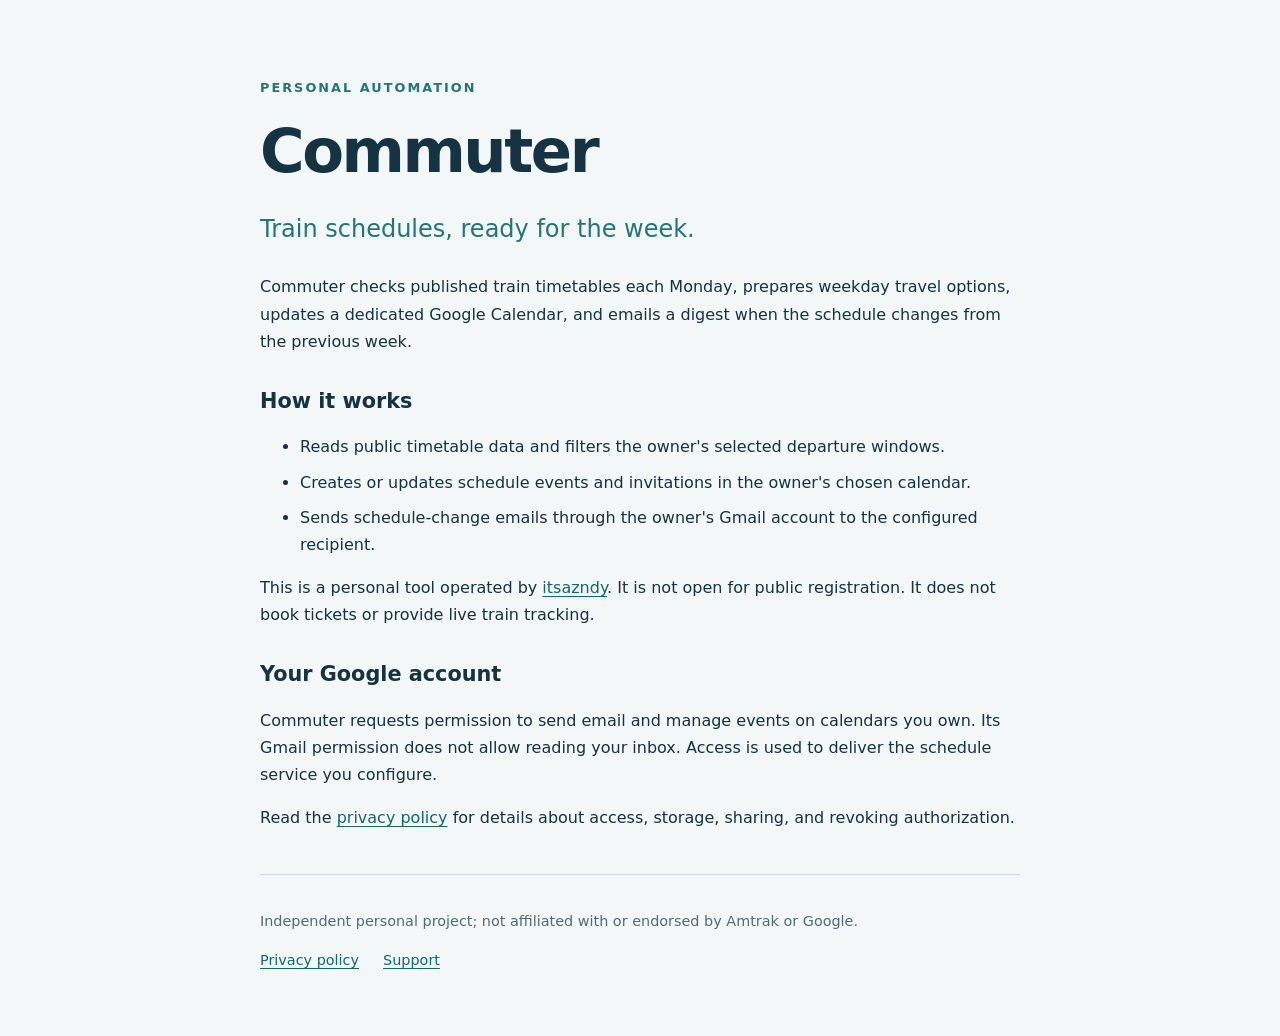
==== index.html @ 9de317e6 "Publish Commuter information and privacy policy" ====
<!doctype html>
<html lang="en"><head><meta charset="utf-8"><meta name="viewport" content="width=device-width, initial-scale=1"><title>Commuter — personal train schedule updates</title><meta name="description" content="Commuter is a private, personal automation for weekly train schedules, calendar invitations, and schedule-change emails."><link rel="stylesheet" href="style.css"></head>
<body><main><p class="eyebrow">PERSONAL AUTOMATION</p><h1>Commuter</h1><p class="lead">Train schedules, ready for the week.</p><p>Commuter checks published train timetables each Monday, prepares weekday travel options, updates a dedicated Google Calendar, and emails a digest when the schedule changes from the previous week.</p><section><h2>How it works</h2><ul><li>Reads public timetable data and filters the owner's selected departure windows.</li><li>Creates or updates schedule events and invitations in the owner's chosen calendar.</li><li>Sends schedule-change emails through the owner's Gmail account to the configured recipient.</li></ul><p>This is a personal tool operated by <a href="https://github.com/itsazndy">itsazndy</a>. It is not open for public registration. It does not book tickets or provide live train tracking.</p></section><section><h2>Your Google account</h2><p>Commuter requests permission to send email and manage events on calendars you own. Its Gmail permission does not allow reading your inbox. Access is used to deliver the schedule service you configure.</p><p>Read the <a href="privacy.html">privacy policy</a> for details about access, storage, sharing, and revoking authorization.</p></section><footer><p>Independent personal project; not affiliated with or endorsed by Amtrak or Google.</p><nav><a href="privacy.html">Privacy policy</a><a href="https://github.com/itsazndy/commuter-info/issues">Support</a></nav></footer></main></body></html>
---- style.css ----
:root{font-family:system-ui,-apple-system,BlinkMacSystemFont,"Segoe UI",sans-serif;color:#153343;background:#f3f7f8;line-height:1.7}body{margin:0}main{max-width:760px;margin:0 auto;padding:64px 24px}h1{font-size:clamp(2.3rem,7vw,3.8rem);line-height:1.12;letter-spacing:-.04em;margin:18px 0}h2{font-size:1.3rem;margin-top:32px;line-height:1.4}.eyebrow{font-size:.8rem;letter-spacing:.16em;font-weight:750;color:#237676}.lead{font-size:1.5rem;color:#237676}section{margin-top:32px}a{color:#12696d;text-underline-offset:3px}a:hover{color:#0a4245}li{margin:8px 0}footer{margin-top:42px;border-top:1px solid #cbdadc;padding-top:20px;font-size:.9rem;color:#526b75}nav{display:flex;gap:24px}.muted{color:#526b75}code{font-size:.9em;overflow-wrap:anywhere}@media(max-width:500px){main{padding:32px 20px}}
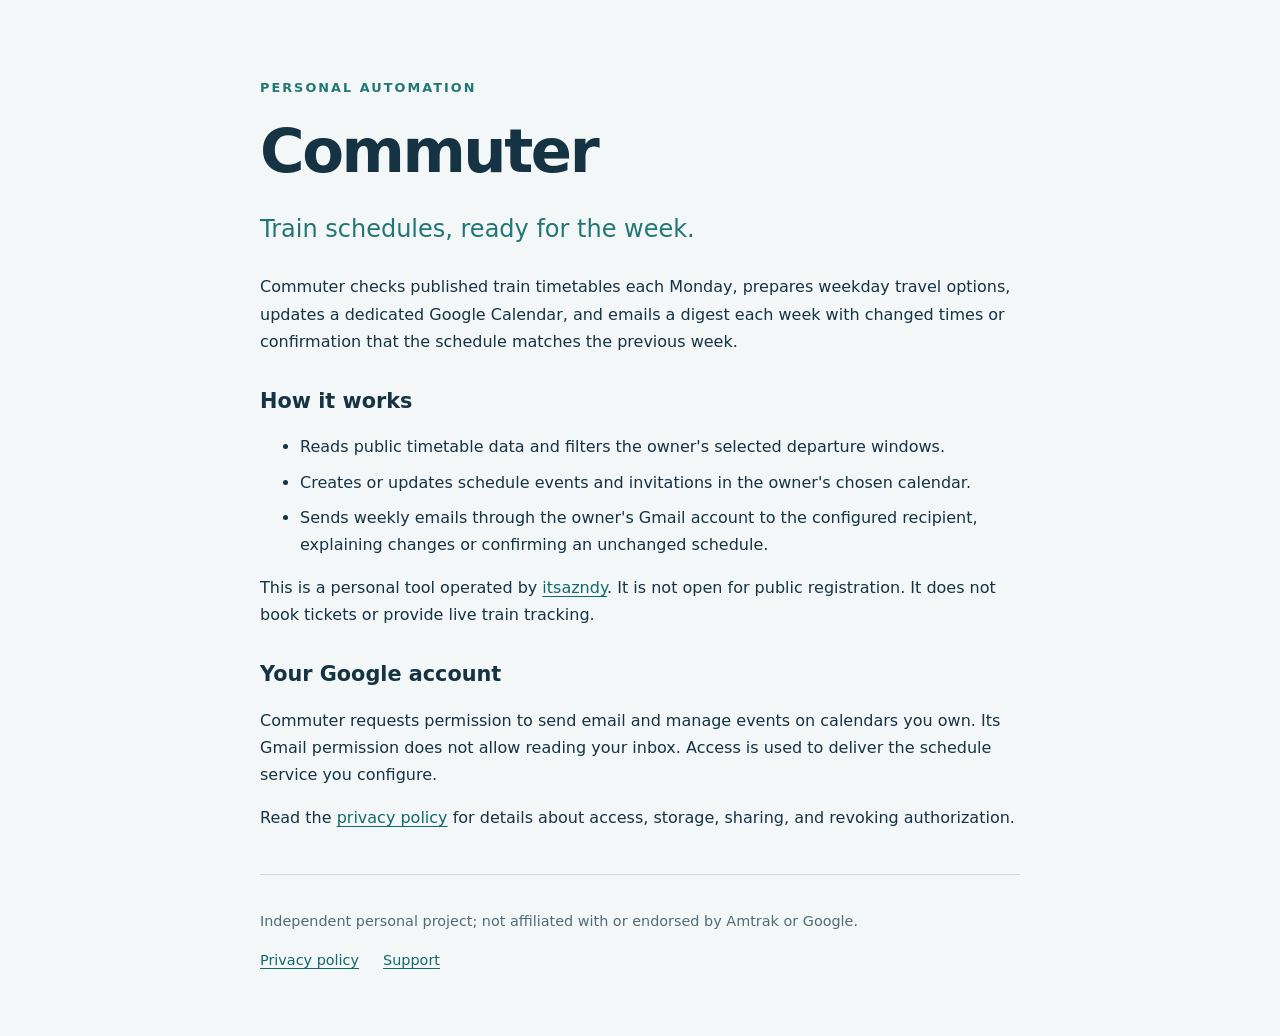
==== commit ac376bc1: "Describe weekly schedule confirmation emails" ====
--- a/index.html
+++ b/index.html
@@ -1,3 +1,3 @@
 <!doctype html>
-<html lang="en"><head><meta charset="utf-8"><meta name="viewport" content="width=device-width, initial-scale=1"><title>Commuter — personal train schedule updates</title><meta name="description" content="Commuter is a private, personal automation for weekly train schedules, calendar invitations, and schedule-change emails."><link rel="stylesheet" href="style.css"></head>
-<body><main><p class="eyebrow">PERSONAL AUTOMATION</p><h1>Commuter</h1><p class="lead">Train schedules, ready for the week.</p><p>Commuter checks published train timetables each Monday, prepares weekday travel options, updates a dedicated Google Calendar, and emails a digest when the schedule changes from the previous week.</p><section><h2>How it works</h2><ul><li>Reads public timetable data and filters the owner's selected departure windows.</li><li>Creates or updates schedule events and invitations in the owner's chosen calendar.</li><li>Sends schedule-change emails through the owner's Gmail account to the configured recipient.</li></ul><p>This is a personal tool operated by <a href="https://github.com/itsazndy">itsazndy</a>. It is not open for public registration. It does not book tickets or provide live train tracking.</p></section><section><h2>Your Google account</h2><p>Commuter requests permission to send email and manage events on calendars you own. Its Gmail permission does not allow reading your inbox. Access is used to deliver the schedule service you configure.</p><p>Read the <a href="privacy.html">privacy policy</a> for details about access, storage, sharing, and revoking authorization.</p></section><footer><p>Independent personal project; not affiliated with or endorsed by Amtrak or Google.</p><nav><a href="privacy.html">Privacy policy</a><a href="https://github.com/itsazndy/commuter-info/issues">Support</a></nav></footer></main></body></html>
+<html lang="en"><head><meta charset="utf-8"><meta name="viewport" content="width=device-width, initial-scale=1"><title>Commuter — personal train schedule updates</title><meta name="description" content="Commuter is a private, personal automation for weekly train schedules, calendar invitations, and weekly schedule emails."><link rel="stylesheet" href="style.css"></head>
+<body><main><p class="eyebrow">PERSONAL AUTOMATION</p><h1>Commuter</h1><p class="lead">Train schedules, ready for the week.</p><p>Commuter checks published train timetables each Monday, prepares weekday travel options, updates a dedicated Google Calendar, and emails a digest each week with changed times or confirmation that the schedule matches the previous week.</p><section><h2>How it works</h2><ul><li>Reads public timetable data and filters the owner's selected departure windows.</li><li>Creates or updates schedule events and invitations in the owner's chosen calendar.</li><li>Sends weekly emails through the owner's Gmail account to the configured recipient, explaining changes or confirming an unchanged schedule.</li></ul><p>This is a personal tool operated by <a href="https://github.com/itsazndy">itsazndy</a>. It is not open for public registration. It does not book tickets or provide live train tracking.</p></section><section><h2>Your Google account</h2><p>Commuter requests permission to send email and manage events on calendars you own. Its Gmail permission does not allow reading your inbox. Access is used to deliver the schedule service you configure.</p><p>Read the <a href="privacy.html">privacy policy</a> for details about access, storage, sharing, and revoking authorization.</p></section><footer><p>Independent personal project; not affiliated with or endorsed by Amtrak or Google.</p><nav><a href="privacy.html">Privacy policy</a><a href="https://github.com/itsazndy/commuter-info/issues">Support</a></nav></footer></main></body></html>
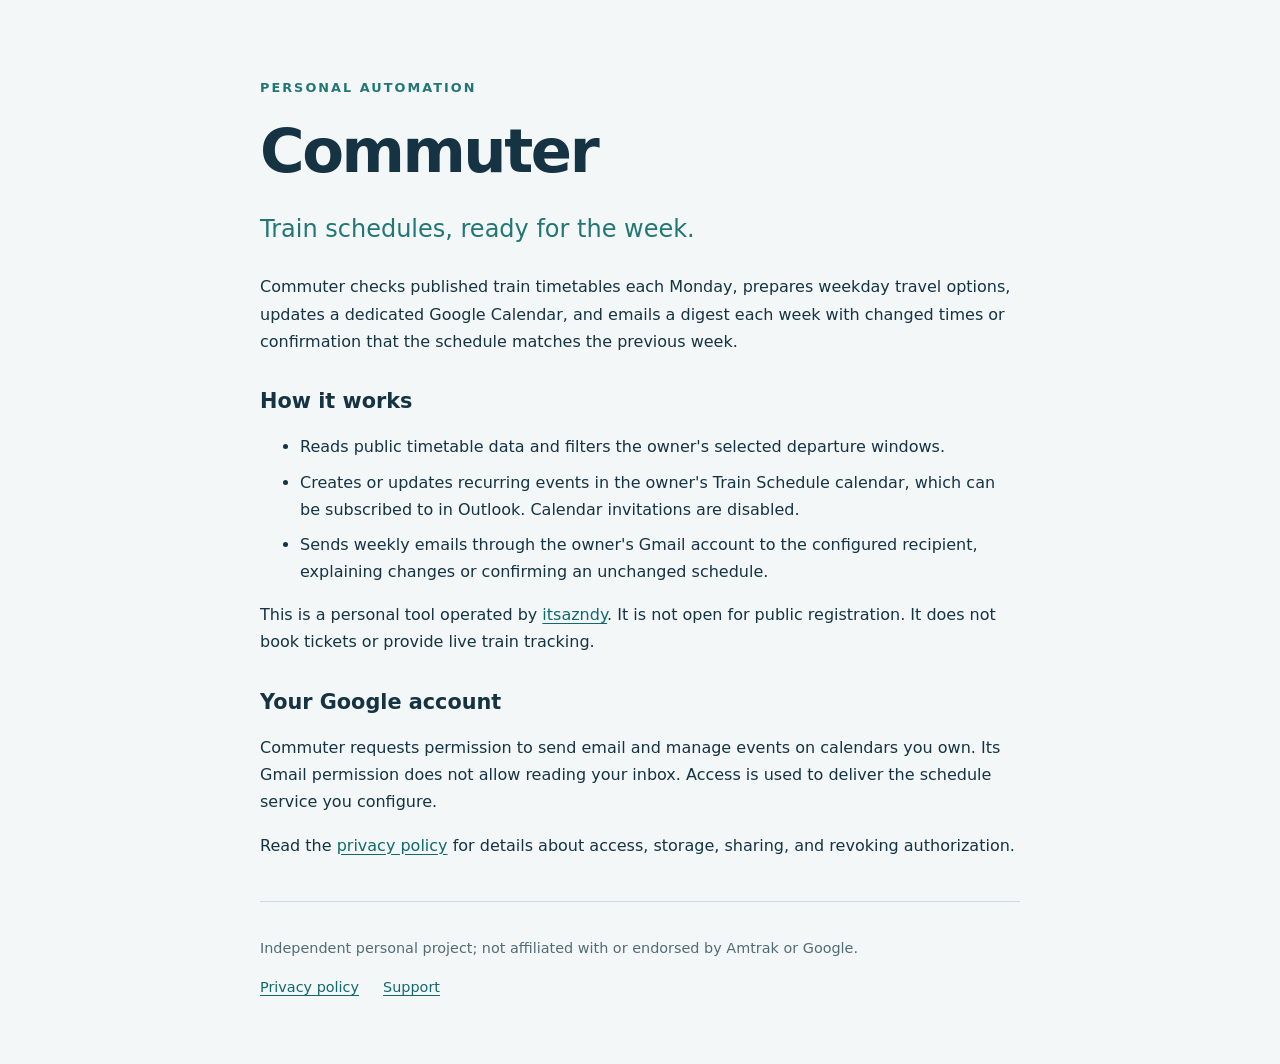
==== commit d1a349a0: "Describe subscribed train calendar with invitations disabled" ====
--- a/index.html
+++ b/index.html
@@ -1,3 +1,3 @@
 <!doctype html>
-<html lang="en"><head><meta charset="utf-8"><meta name="viewport" content="width=device-width, initial-scale=1"><title>Commuter — personal train schedule updates</title><meta name="description" content="Commuter is a private, personal automation for weekly train schedules, calendar invitations, and weekly schedule emails."><link rel="stylesheet" href="style.css"></head>
-<body><main><p class="eyebrow">PERSONAL AUTOMATION</p><h1>Commuter</h1><p class="lead">Train schedules, ready for the week.</p><p>Commuter checks published train timetables each Monday, prepares weekday travel options, updates a dedicated Google Calendar, and emails a digest each week with changed times or confirmation that the schedule matches the previous week.</p><section><h2>How it works</h2><ul><li>Reads public timetable data and filters the owner's selected departure windows.</li><li>Creates or updates schedule events and invitations in the owner's chosen calendar.</li><li>Sends weekly emails through the owner's Gmail account to the configured recipient, explaining changes or confirming an unchanged schedule.</li></ul><p>This is a personal tool operated by <a href="https://github.com/itsazndy">itsazndy</a>. It is not open for public registration. It does not book tickets or provide live train tracking.</p></section><section><h2>Your Google account</h2><p>Commuter requests permission to send email and manage events on calendars you own. Its Gmail permission does not allow reading your inbox. Access is used to deliver the schedule service you configure.</p><p>Read the <a href="privacy.html">privacy policy</a> for details about access, storage, sharing, and revoking authorization.</p></section><footer><p>Independent personal project; not affiliated with or endorsed by Amtrak or Google.</p><nav><a href="privacy.html">Privacy policy</a><a href="https://github.com/itsazndy/commuter-info/issues">Support</a></nav></footer></main></body></html>
+<html lang="en"><head><meta charset="utf-8"><meta name="viewport" content="width=device-width, initial-scale=1"><title>Commuter — personal train schedule updates</title><meta name="description" content="Commuter is a private, personal automation for weekly train schedules, a subscribable calendar, and weekly schedule emails."><link rel="stylesheet" href="style.css"></head>
+<body><main><p class="eyebrow">PERSONAL AUTOMATION</p><h1>Commuter</h1><p class="lead">Train schedules, ready for the week.</p><p>Commuter checks published train timetables each Monday, prepares weekday travel options, updates a dedicated Google Calendar, and emails a digest each week with changed times or confirmation that the schedule matches the previous week.</p><section><h2>How it works</h2><ul><li>Reads public timetable data and filters the owner's selected departure windows.</li><li>Creates or updates recurring events in the owner's Train Schedule calendar, which can be subscribed to in Outlook. Calendar invitations are disabled.</li><li>Sends weekly emails through the owner's Gmail account to the configured recipient, explaining changes or confirming an unchanged schedule.</li></ul><p>This is a personal tool operated by <a href="https://github.com/itsazndy">itsazndy</a>. It is not open for public registration. It does not book tickets or provide live train tracking.</p></section><section><h2>Your Google account</h2><p>Commuter requests permission to send email and manage events on calendars you own. Its Gmail permission does not allow reading your inbox. Access is used to deliver the schedule service you configure.</p><p>Read the <a href="privacy.html">privacy policy</a> for details about access, storage, sharing, and revoking authorization.</p></section><footer><p>Independent personal project; not affiliated with or endorsed by Amtrak or Google.</p><nav><a href="privacy.html">Privacy policy</a><a href="https://github.com/itsazndy/commuter-info/issues">Support</a></nav></footer></main></body></html>
